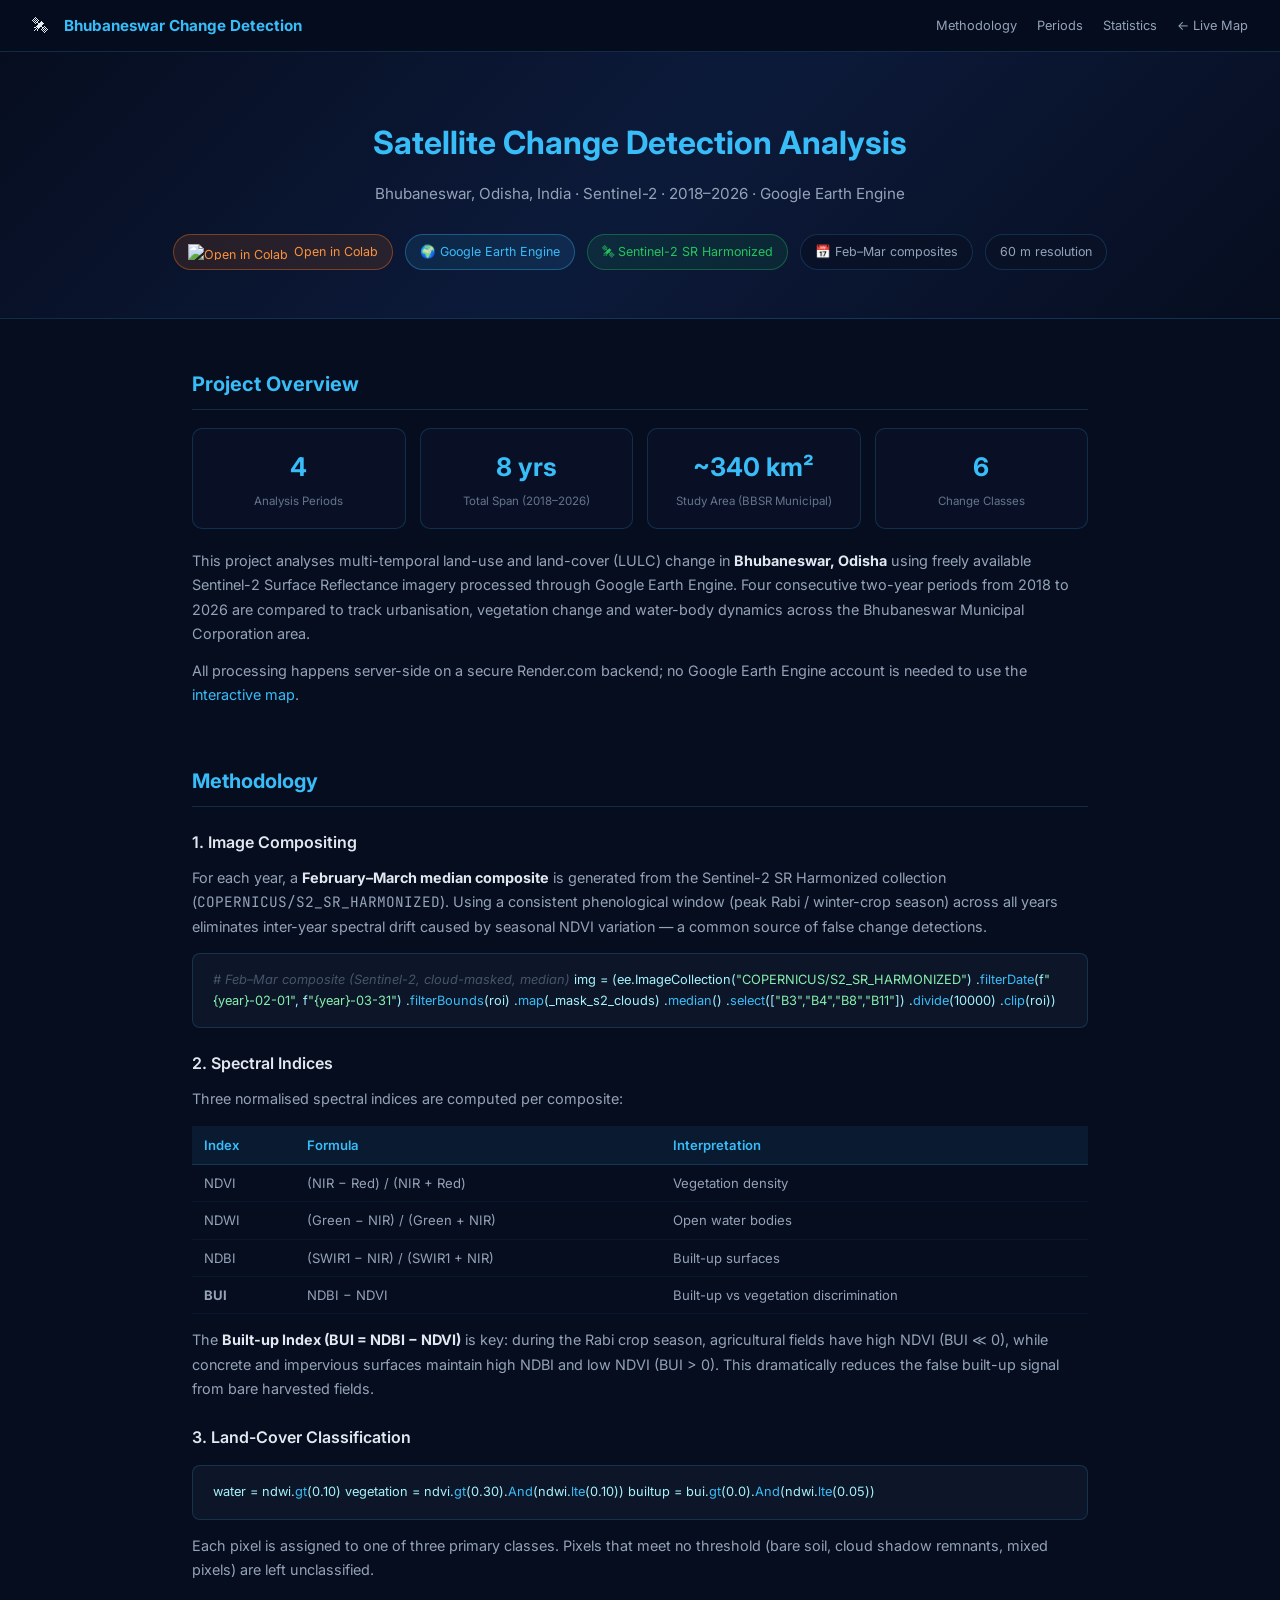
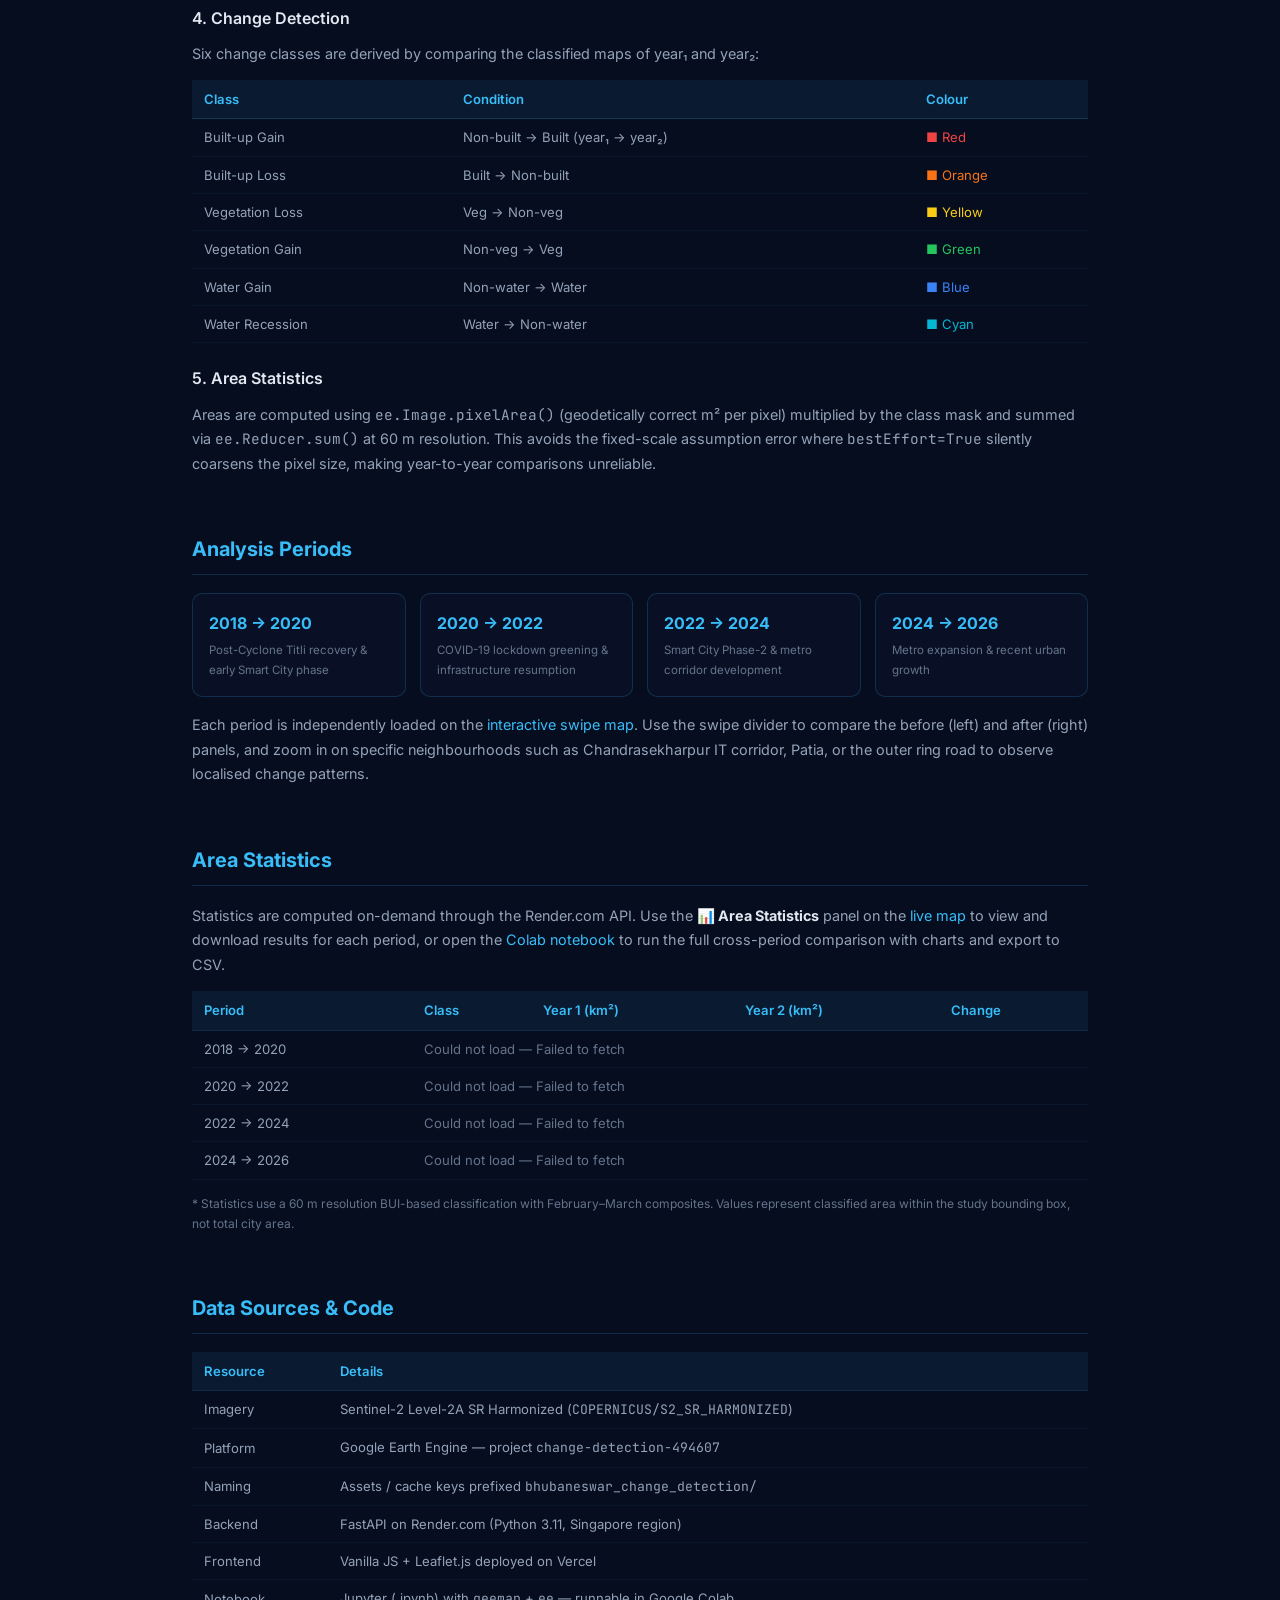
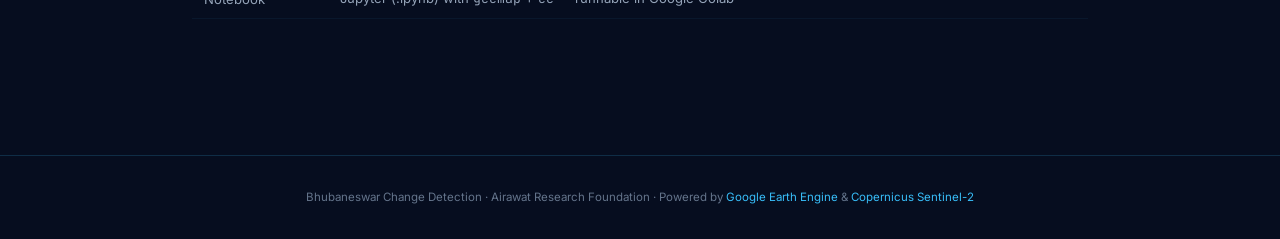
==== frontend/analysis.html @ f63ad623 "Initial commit" ====
<!DOCTYPE html>
<html lang="en">
<head>
  <meta charset="UTF-8" />
  <meta name="viewport" content="width=device-width, initial-scale=1.0" />
  <title>Analysis Report — Bhubaneswar Change Detection</title>
  <meta name="description"
        content="Methodology and analysis report for the Bhubaneswar satellite change detection project — Sentinel-2, Google Earth Engine, 2018–2026." />
  <link rel="stylesheet" href="https://fonts.googleapis.com/css2?family=Inter:wght@300;400;500;600;700&family=JetBrains+Mono:wght@400;500&display=swap" />
  <link rel="stylesheet" href="https://unpkg.com/leaflet@1.9.4/dist/leaflet.css" />
  <script src="https://unpkg.com/leaflet@1.9.4/dist/leaflet.js"></script>
  <style>
    *, *::before, *::after { box-sizing: border-box; margin: 0; padding: 0; }
    :root {
      --bg:      #060d1f; --surface: rgba(10,18,40,0.94); --border: rgba(56,189,248,0.18);
      --accent:  #38bdf8; --green: #22c55e; --text: #e2e8f0; --muted: #64748b; --dim: #94a3b8;
    }
    html { scroll-behavior: smooth; }
    body { font-family: 'Inter', sans-serif; background: var(--bg); color: var(--text); line-height: 1.7; }
    a { color: var(--accent); text-decoration: none; }
    a:hover { text-decoration: underline; }
    code, pre { font-family: 'JetBrains Mono', monospace; }

    /* Nav */
    nav {
      position: sticky; top: 0; background: rgba(6,13,31,0.95); border-bottom: 1px solid var(--border);
      backdrop-filter: blur(12px); padding: 12px 32px; display: flex; align-items: center;
      gap: 16px; z-index: 100;
    }
    nav .brand { font-weight: 700; color: var(--accent); font-size: 0.95rem; }
    nav .nav-links { display: flex; gap: 20px; margin-left: auto; }
    nav .nav-links a { font-size: 0.8rem; color: var(--dim); transition: color 0.15s; }
    nav .nav-links a:hover { color: var(--text); text-decoration: none; }

    /* Hero */
    .hero {
      background: linear-gradient(135deg, #060d1f 0%, #0c1a3a 50%, #060d1f 100%);
      border-bottom: 1px solid var(--border); padding: 64px 32px 48px;
      text-align: center;
    }
    .hero h1 { font-size: 2rem; font-weight: 700; color: var(--accent); margin-bottom: 10px; }
    .hero .sub { color: var(--dim); font-size: 0.95rem; margin-bottom: 28px; }
    .badges { display: flex; justify-content: center; gap: 12px; flex-wrap: wrap; }
    .badge {
      display: inline-flex; align-items: center; gap: 6px;
      padding: 6px 14px; border-radius: 20px; font-size: 0.78rem;
      border: 1px solid var(--border); background: var(--surface); color: var(--dim);
    }
    .badge.colab {
      background: rgba(249,115,22,0.12); border-color: rgba(249,115,22,0.4); color: #fb923c;
    }
    .badge.gee   { background: rgba(56,189,248,0.10); border-color: rgba(56,189,248,0.35); color: var(--accent); }
    .badge.s2    { background: rgba(34,197,94,0.10);  border-color: rgba(34,197,94,0.35);  color: var(--green); }

    /* Main layout */
    .page { max-width: 960px; margin: 0 auto; padding: 48px 32px 80px; }

    /* Section */
    section { margin-bottom: 56px; }
    section h2 {
      font-size: 1.25rem; font-weight: 700; color: var(--accent);
      margin-bottom: 18px; padding-bottom: 8px;
      border-bottom: 1px solid var(--border);
    }
    section h3 { font-size: 1rem; font-weight: 600; color: var(--text); margin: 22px 0 10px; }
    p { color: var(--dim); margin-bottom: 12px; font-size: 0.9rem; }

    /* Cards */
    .card-grid { display: grid; grid-template-columns: repeat(auto-fit, minmax(200px, 1fr)); gap: 14px; margin-bottom: 20px; }
    .card {
      background: var(--surface); border: 1px solid var(--border); border-radius: 10px;
      padding: 16px; text-align: center;
    }
    .card .metric { font-size: 1.6rem; font-weight: 700; color: var(--accent); }
    .card .label  { font-size: 0.72rem; color: var(--muted); margin-top: 4px; }

    /* Period cards */
    .period-grid { display: grid; grid-template-columns: repeat(auto-fit, minmax(210px, 1fr)); gap: 14px; }
    .period-card {
      background: var(--surface); border: 1px solid var(--border); border-radius: 10px; padding: 16px;
    }
    .period-card .year { font-size: 1rem; font-weight: 700; color: var(--accent); margin-bottom: 4px; }
    .period-card .ctx  { font-size: 0.72rem; color: var(--muted); }

    /* Code block */
    .code-block {
      background: rgba(15,23,42,0.9); border: 1px solid var(--border); border-radius: 8px;
      padding: 16px 20px; overflow-x: auto; margin: 14px 0;
      font-size: 0.8rem; color: #a5f3fc; line-height: 1.6;
    }
    .code-block .kw { color: #818cf8; }
    .code-block .fn { color: #38bdf8; }
    .code-block .str { color: #86efac; }
    .code-block .cm { color: #475569; font-style: italic; }

    /* Embedded mini maps */
    .map-row { display: grid; grid-template-columns: 1fr 1fr; gap: 12px; margin: 16px 0; }
    .map-card { border: 1px solid var(--border); border-radius: 10px; overflow: hidden; }
    .map-card .map-label {
      padding: 6px 12px; background: var(--surface);
      font-size: 0.7rem; font-weight: 600; color: var(--dim); border-bottom: 1px solid var(--border);
    }
    .mini-map { height: 220px; }

    /* Stats table */
    table { width: 100%; border-collapse: collapse; font-size: 0.82rem; margin: 14px 0; }
    th { background: rgba(56,189,248,0.08); color: var(--accent); font-weight: 600;
         padding: 8px 12px; text-align: left; border-bottom: 1px solid var(--border); }
    td { padding: 7px 12px; border-bottom: 1px solid rgba(56,189,248,0.06); color: var(--dim); }
    tr:hover td { background: rgba(56,189,248,0.03); }
    .pos { color: #22c55e; } .neg { color: #ef4444; }

    /* Footer */
    footer {
      text-align: center; padding: 32px; border-top: 1px solid var(--border);
      font-size: 0.72rem; color: var(--muted);
    }
  </style>
</head>
<body>

<nav>
  <span>🛰</span>
  <span class="brand">Bhubaneswar Change Detection</span>
  <div class="nav-links">
    <a href="#methodology">Methodology</a>
    <a href="#periods">Periods</a>
    <a href="#stats">Statistics</a>
    <a href="index.html">← Live Map</a>
  </div>
</nav>

<!-- Hero -->
<div class="hero">
  <h1>Satellite Change Detection Analysis</h1>
  <p class="sub">Bhubaneswar, Odisha, India · Sentinel-2 · 2018–2026 · Google Earth Engine</p>
  <div class="badges">
    <a class="badge colab"
       href="https://colab.research.google.com/github/YOUR_GITHUB_USERNAME/bhubaneswar-change-detection/blob/main/notebooks/bhubaneswar_analysis.ipynb"
       target="_blank" rel="noopener">
      <img src="https://colab.research.google.com/assets/colab-badge.svg" height="16" alt="Open in Colab" />
      Open in Colab
    </a>
    <span class="badge gee">🌍 Google Earth Engine</span>
    <span class="badge s2">🛰 Sentinel-2 SR Harmonized</span>
    <span class="badge">📅 Feb–Mar composites</span>
    <span class="badge">60 m resolution</span>
  </div>
</div>

<main class="page">

  <!-- Overview -->
  <section id="overview">
    <h2>Project Overview</h2>
    <div class="card-grid">
      <div class="card"><div class="metric">4</div><div class="label">Analysis Periods</div></div>
      <div class="card"><div class="metric">8 yrs</div><div class="label">Total Span (2018–2026)</div></div>
      <div class="card"><div class="metric">~340 km²</div><div class="label">Study Area (BBSR Municipal)</div></div>
      <div class="card"><div class="metric">6</div><div class="label">Change Classes</div></div>
    </div>
    <p>
      This project analyses multi-temporal land-use and land-cover (LULC) change in
      <strong style="color:var(--text)">Bhubaneswar, Odisha</strong> using freely available
      Sentinel-2 Surface Reflectance imagery processed through Google Earth Engine.
      Four consecutive two-year periods from 2018 to 2026 are compared to track
      urbanisation, vegetation change and water-body dynamics across the Bhubaneswar
      Municipal Corporation area.
    </p>
    <p>
      All processing happens server-side on a secure Render.com backend;
      no Google Earth Engine account is needed to use the
      <a href="index.html">interactive map</a>.
    </p>
  </section>

  <!-- Methodology -->
  <section id="methodology">
    <h2>Methodology</h2>

    <h3>1. Image Compositing</h3>
    <p>
      For each year, a <strong style="color:var(--text)">February–March median composite</strong>
      is generated from the Sentinel-2 SR Harmonized collection
      (<code>COPERNICUS/S2_SR_HARMONIZED</code>).  Using a consistent phenological
      window (peak Rabi / winter-crop season) across all years eliminates inter-year
      spectral drift caused by seasonal NDVI variation — a common source of false
      change detections.
    </p>
    <div class="code-block"><span class="cm"># Feb–Mar composite (Sentinel-2, cloud-masked, median)</span>
img = (ee.ImageCollection(<span class="str">"COPERNICUS/S2_SR_HARMONIZED"</span>)
    .<span class="fn">filterDate</span>(f<span class="str">"{year}-02-01"</span>, f<span class="str">"{year}-03-31"</span>)
    .<span class="fn">filterBounds</span>(roi)
    .<span class="fn">map</span>(_mask_s2_clouds)
    .<span class="fn">median</span>()
    .<span class="fn">select</span>([<span class="str">"B3","B4","B8","B11"</span>])
    .<span class="fn">divide</span>(10000)
    .<span class="fn">clip</span>(roi))</div>

    <h3>2. Spectral Indices</h3>
    <p>Three normalised spectral indices are computed per composite:</p>
    <table>
      <thead><tr><th>Index</th><th>Formula</th><th>Interpretation</th></tr></thead>
      <tbody>
        <tr><td>NDVI</td><td>(NIR − Red) / (NIR + Red)</td><td>Vegetation density</td></tr>
        <tr><td>NDWI</td><td>(Green − NIR) / (Green + NIR)</td><td>Open water bodies</td></tr>
        <tr><td>NDBI</td><td>(SWIR1 − NIR) / (SWIR1 + NIR)</td><td>Built-up surfaces</td></tr>
        <tr><td><strong>BUI</strong></td><td>NDBI − NDVI</td><td>Built-up vs vegetation discrimination</td></tr>
      </tbody>
    </table>
    <p>
      The <strong style="color:var(--text)">Built-up Index (BUI = NDBI − NDVI)</strong> is key:
      during the Rabi crop season, agricultural fields have high NDVI (BUI ≪ 0),
      while concrete and impervious surfaces maintain high NDBI and low NDVI (BUI > 0).
      This dramatically reduces the false built-up signal from bare harvested fields.
    </p>

    <h3>3. Land-Cover Classification</h3>
    <div class="code-block">water      = ndwi.<span class="fn">gt</span>(0.10)
vegetation = ndvi.<span class="fn">gt</span>(0.30).<span class="fn">And</span>(ndwi.<span class="fn">lte</span>(0.10))
builtup    = bui.<span class="fn">gt</span>(0.0).<span class="fn">And</span>(ndwi.<span class="fn">lte</span>(0.05))</div>
    <p>
      Each pixel is assigned to one of three primary classes.  Pixels that meet no
      threshold (bare soil, cloud shadow remnants, mixed pixels) are left unclassified.
    </p>

    <h3>4. Change Detection</h3>
    <p>Six change classes are derived by comparing the classified maps of year₁ and year₂:</p>
    <table>
      <thead><tr><th>Class</th><th>Condition</th><th>Colour</th></tr></thead>
      <tbody>
        <tr><td>Built-up Gain</td><td>Non-built → Built (year₁ → year₂)</td><td style="color:#ef4444">■ Red</td></tr>
        <tr><td>Built-up Loss</td><td>Built → Non-built</td><td style="color:#f97316">■ Orange</td></tr>
        <tr><td>Vegetation Loss</td><td>Veg → Non-veg</td><td style="color:#facc15">■ Yellow</td></tr>
        <tr><td>Vegetation Gain</td><td>Non-veg → Veg</td><td style="color:#22c55e">■ Green</td></tr>
        <tr><td>Water Gain</td><td>Non-water → Water</td><td style="color:#3b82f6">■ Blue</td></tr>
        <tr><td>Water Recession</td><td>Water → Non-water</td><td style="color:#06b6d4">■ Cyan</td></tr>
      </tbody>
    </table>

    <h3>5. Area Statistics</h3>
    <p>
      Areas are computed using <code>ee.Image.pixelArea()</code> (geodetically correct m² per pixel)
      multiplied by the class mask and summed via <code>ee.Reducer.sum()</code> at 60 m resolution.
      This avoids the fixed-scale assumption error where <code>bestEffort=True</code> silently
      coarsens the pixel size, making year-to-year comparisons unreliable.
    </p>
  </section>

  <!-- Analysis Periods -->
  <section id="periods">
    <h2>Analysis Periods</h2>
    <div class="period-grid">
      <div class="period-card">
        <div class="year">2018 → 2020</div>
        <div class="ctx">Post-Cyclone Titli recovery & early Smart City phase</div>
      </div>
      <div class="period-card">
        <div class="year">2020 → 2022</div>
        <div class="ctx">COVID-19 lockdown greening & infrastructure resumption</div>
      </div>
      <div class="period-card">
        <div class="year">2022 → 2024</div>
        <div class="ctx">Smart City Phase-2 & metro corridor development</div>
      </div>
      <div class="period-card">
        <div class="year">2024 → 2026</div>
        <div class="ctx">Metro expansion & recent urban growth</div>
      </div>
    </div>

    <p style="margin-top:16px">
      Each period is independently loaded on the
      <a href="index.html">interactive swipe map</a>.
      Use the swipe divider to compare the before (left) and after (right) panels,
      and zoom in on specific neighbourhoods such as Chandrasekharpur IT corridor,
      Patia, or the outer ring road to observe localised change patterns.
    </p>
  </section>

  <!-- Statistics placeholder -->
  <section id="stats">
    <h2>Area Statistics</h2>
    <p>
      Statistics are computed on-demand through the Render.com API.
      Use the <strong style="color:var(--text)">📊 Area Statistics</strong> panel on the
      <a href="index.html">live map</a> to view and download results for each period,
      or open the
      <a href="https://colab.research.google.com/github/YOUR_GITHUB_USERNAME/bhubaneswar-change-detection/blob/main/notebooks/bhubaneswar_analysis.ipynb"
         target="_blank" rel="noopener">Colab notebook</a>
      to run the full cross-period comparison with charts and export to CSV.
    </p>
    <table>
      <thead>
        <tr>
          <th>Period</th>
          <th>Class</th>
          <th>Year 1 (km²)</th>
          <th>Year 2 (km²)</th>
          <th>Change</th>
        </tr>
      </thead>
      <tbody id="stats-table-body">
        <tr><td colspan="5" style="text-align:center;color:var(--muted);padding:20px">
          <em>Loading live statistics from API…</em>
        </td></tr>
      </tbody>
    </table>
    <p style="font-size:0.75rem;color:var(--muted)">
      * Statistics use a 60 m resolution BUI-based classification with February–March composites.
        Values represent classified area within the study bounding box, not total city area.
    </p>
  </section>

  <!-- Data & Code -->
  <section id="data">
    <h2>Data Sources & Code</h2>
    <table>
      <thead><tr><th>Resource</th><th>Details</th></tr></thead>
      <tbody>
        <tr><td>Imagery</td><td>Sentinel-2 Level-2A SR Harmonized (<code>COPERNICUS/S2_SR_HARMONIZED</code>)</td></tr>
        <tr><td>Platform</td><td>Google Earth Engine — project <code>change-detection-494607</code></td></tr>
        <tr><td>Naming</td><td>Assets / cache keys prefixed <code>bhubaneswar_change_detection/</code></td></tr>
        <tr><td>Backend</td><td>FastAPI on Render.com (Python 3.11, Singapore region)</td></tr>
        <tr><td>Frontend</td><td>Vanilla JS + Leaflet.js deployed on Vercel</td></tr>
        <tr><td>Notebook</td><td>Jupyter (.ipynb) with <code>geemap</code> + <code>ee</code> — runnable in Google Colab</td></tr>
      </tbody>
    </table>
  </section>

</main>

<footer>
  Bhubaneswar Change Detection · Airawat Research Foundation ·
  Powered by <a href="https://earthengine.google.com">Google Earth Engine</a> &amp;
  <a href="https://sentinel.esa.int">Copernicus Sentinel-2</a>
</footer>

<script>
// Load live stats from the API
const API_BASE = window.location.hostname === 'localhost' || window.location.hostname === '127.0.0.1'
  ? 'http://localhost:8000'
  : 'https://bhubaneswar-cd-api.onrender.com';

const PERIODS = [
  { year1: 2018, year2: 2020, label: '2018 → 2020' },
  { year1: 2020, year2: 2022, label: '2020 → 2022' },
  { year1: 2022, year2: 2024, label: '2022 → 2024' },
  { year1: 2024, year2: 2026, label: '2024 → 2026' },
];

async function loadAllStats() {
  const rows = [];
  for (const p of PERIODS) {
    try {
      const res = await fetch(API_BASE + '/area-stats', {
        method: 'POST',
        headers: { 'Content-Type': 'application/json' },
        body: JSON.stringify({ year1: p.year1, year2: p.year2 }),
      });
      if (!res.ok) throw new Error(res.statusText);
      const d = await res.json();

      for (const cls of ['vegetation', 'builtup', 'water']) {
        const v1  = d.year1_stats[cls + '_sqkm'];
        const v2  = d.year2_stats[cls + '_sqkm'];
        const pct = d.changes[cls + '_pct'];
        const dir = pct > 0 ? 'pos' : pct < 0 ? 'neg' : '';
        const lbl = cls === 'builtup' ? 'Built-up' : cls.charAt(0).toUpperCase() + cls.slice(1);
        rows.push(`<tr>
          <td>${p.label}</td><td>${lbl}</td>
          <td>${v1.toFixed(1)}</td><td>${v2.toFixed(1)}</td>
          <td class="${dir}">${pct !== null ? (pct > 0 ? '+' : '') + pct + '%' : '—'}</td>
        </tr>`);
      }
    } catch (e) {
      rows.push(`<tr><td>${p.label}</td><td colspan="4" style="color:var(--muted)">Could not load — ${e.message}</td></tr>`);
    }
  }
  document.getElementById('stats-table-body').innerHTML = rows.join('');
}

loadAllStats();
</script>
</body>
</html>
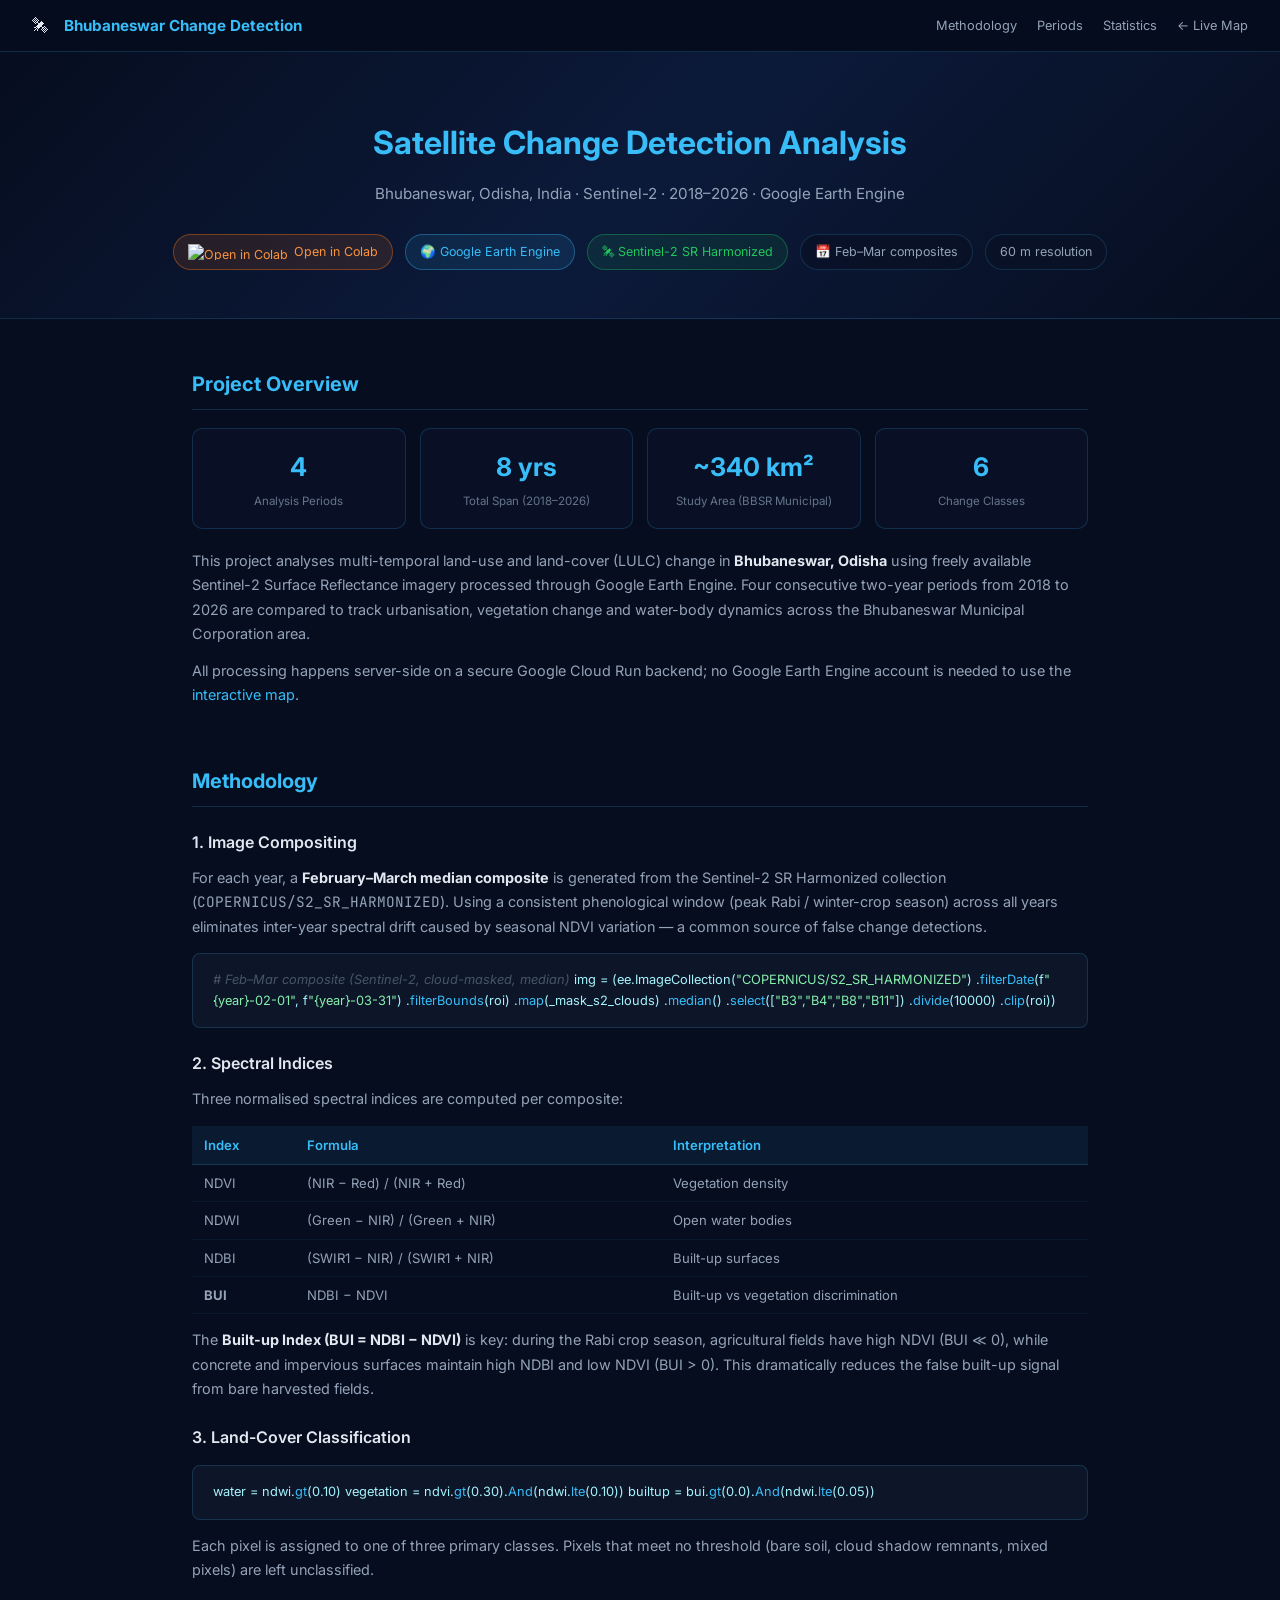
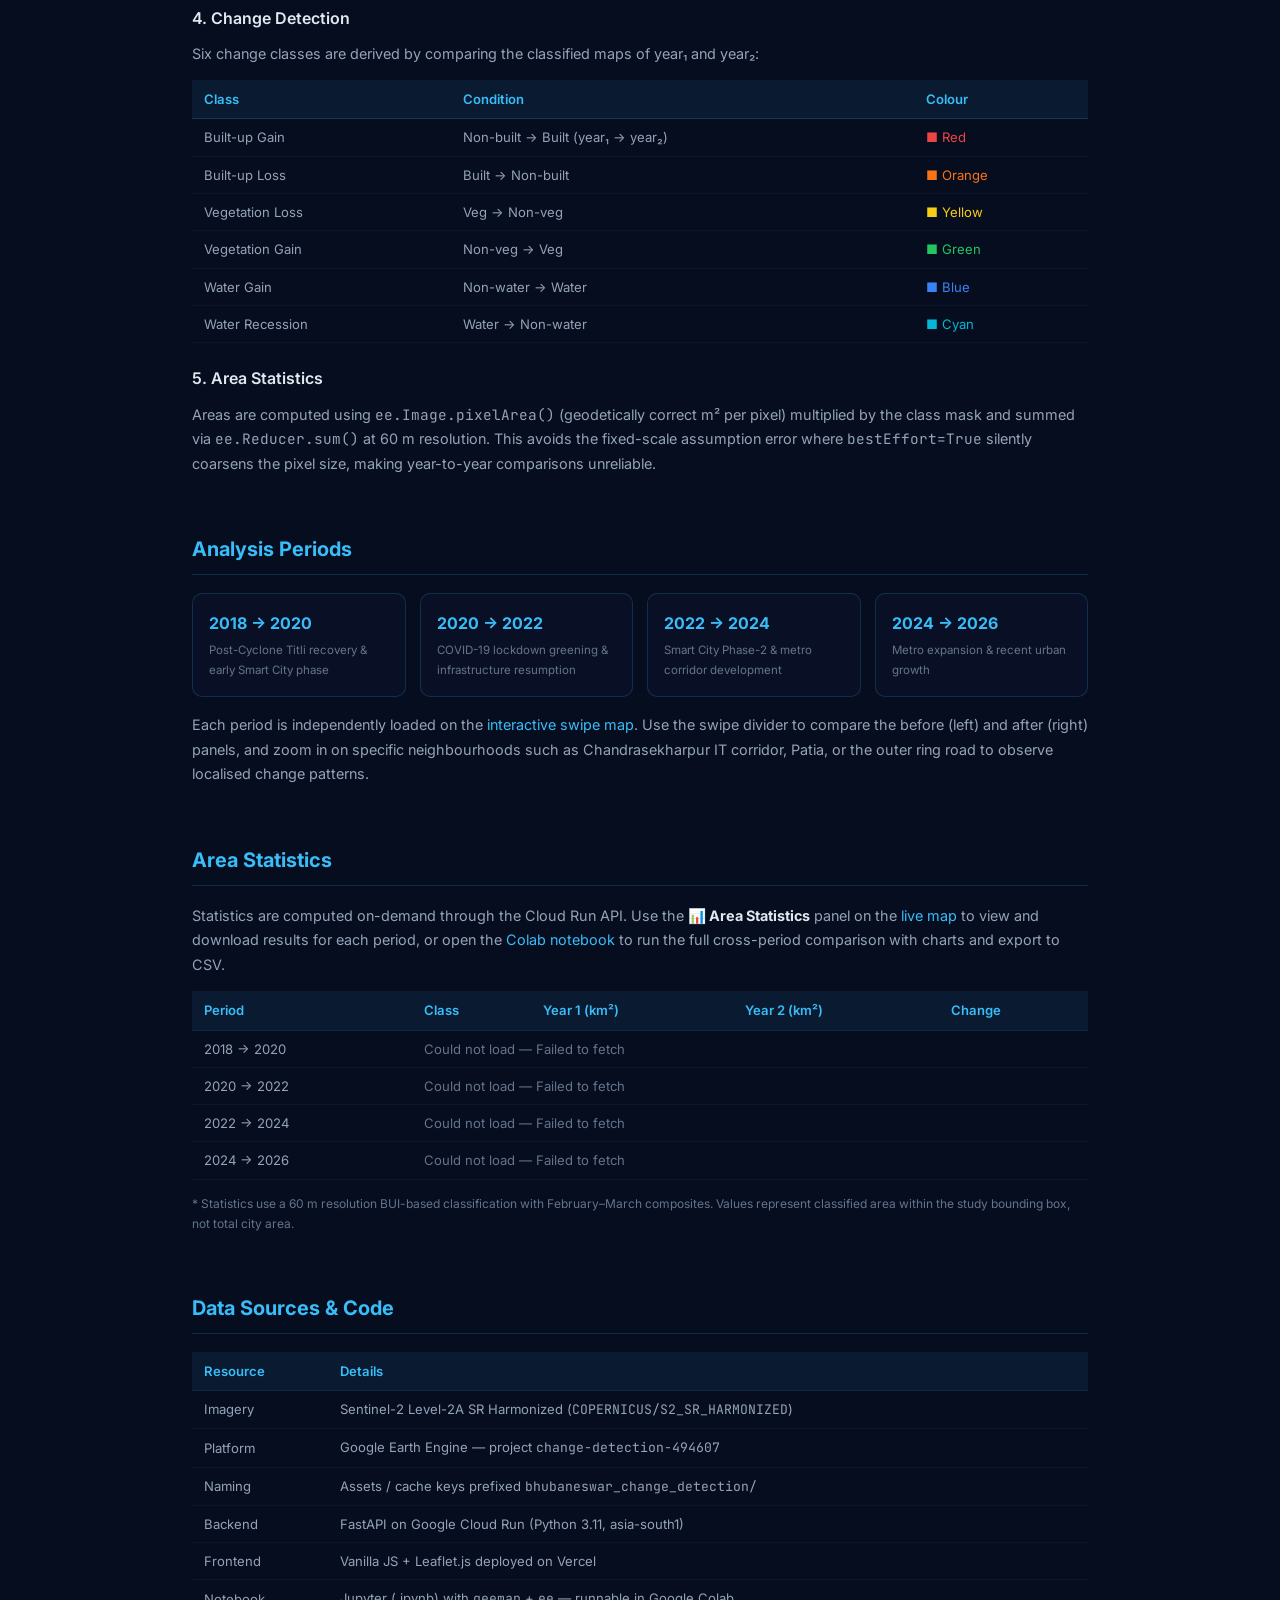
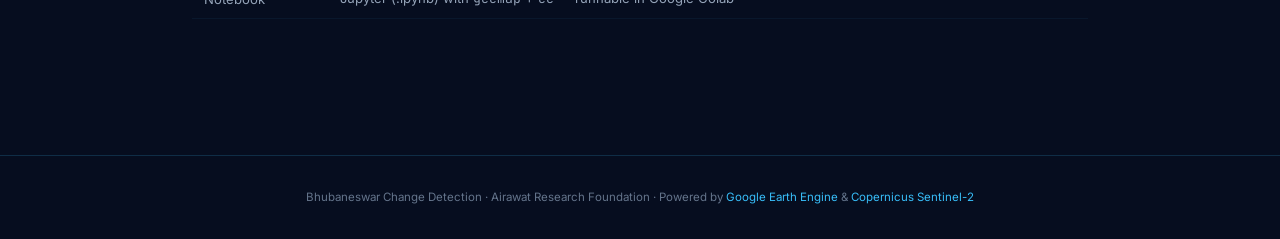
==== commit fff357a4: "Migrate backend from Render to Google Cloud Run" ====
--- a/frontend/analysis.html
+++ b/frontend/analysis.html
@@ -136,7 +136,7 @@
   <p class="sub">Bhubaneswar, Odisha, India · Sentinel-2 · 2018–2026 · Google Earth Engine</p>
   <div class="badges">
     <a class="badge colab"
-       href="https://colab.research.google.com/github/YOUR_GITHUB_USERNAME/bhubaneswar-change-detection/blob/main/notebooks/bhubaneswar_analysis.ipynb"
+       href="https://colab.research.google.com/github/rithviklok/Bhubaneshwar-Change-Detection/blob/main/notebooks/bhubaneswar_analysis.ipynb"
        target="_blank" rel="noopener">
       <img src="https://colab.research.google.com/assets/colab-badge.svg" height="16" alt="Open in Colab" />
       Open in Colab
@@ -168,7 +168,7 @@
       Municipal Corporation area.
     </p>
     <p>
-      All processing happens server-side on a secure Render.com backend;
+      All processing happens server-side on a secure Google Cloud Run backend;
       no Google Earth Engine account is needed to use the
       <a href="index.html">interactive map</a>.
     </p>
@@ -282,11 +282,11 @@
   <section id="stats">
     <h2>Area Statistics</h2>
     <p>
-      Statistics are computed on-demand through the Render.com API.
+      Statistics are computed on-demand through the Cloud Run API.
       Use the <strong style="color:var(--text)">📊 Area Statistics</strong> panel on the
       <a href="index.html">live map</a> to view and download results for each period,
       or open the
-      <a href="https://colab.research.google.com/github/YOUR_GITHUB_USERNAME/bhubaneswar-change-detection/blob/main/notebooks/bhubaneswar_analysis.ipynb"
+      <a href="https://colab.research.google.com/github/rithviklok/Bhubaneswar-Change-Detection/blob/main/notebooks/bhubaneswar_analysis.ipynb"
          target="_blank" rel="noopener">Colab notebook</a>
       to run the full cross-period comparison with charts and export to CSV.
     </p>
@@ -321,7 +321,7 @@
         <tr><td>Imagery</td><td>Sentinel-2 Level-2A SR Harmonized (<code>COPERNICUS/S2_SR_HARMONIZED</code>)</td></tr>
         <tr><td>Platform</td><td>Google Earth Engine — project <code>change-detection-494607</code></td></tr>
         <tr><td>Naming</td><td>Assets / cache keys prefixed <code>bhubaneswar_change_detection/</code></td></tr>
-        <tr><td>Backend</td><td>FastAPI on Render.com (Python 3.11, Singapore region)</td></tr>
+        <tr><td>Backend</td><td>FastAPI on Google Cloud Run (Python 3.11, asia-south1)</td></tr>
         <tr><td>Frontend</td><td>Vanilla JS + Leaflet.js deployed on Vercel</td></tr>
         <tr><td>Notebook</td><td>Jupyter (.ipynb) with <code>geemap</code> + <code>ee</code> — runnable in Google Colab</td></tr>
       </tbody>
@@ -340,7 +340,7 @@
 // Load live stats from the API
 const API_BASE = window.location.hostname === 'localhost' || window.location.hostname === '127.0.0.1'
   ? 'http://localhost:8000'
-  : 'https://bhubaneswar-cd-api.onrender.com';
+  : 'https://bhubaneswar-cd-api-XXXXXXXXXX-el.a.run.app';   // ← update after Cloud Run deploy
 
 const PERIODS = [
   { year1: 2018, year2: 2020, label: '2018 → 2020' },
